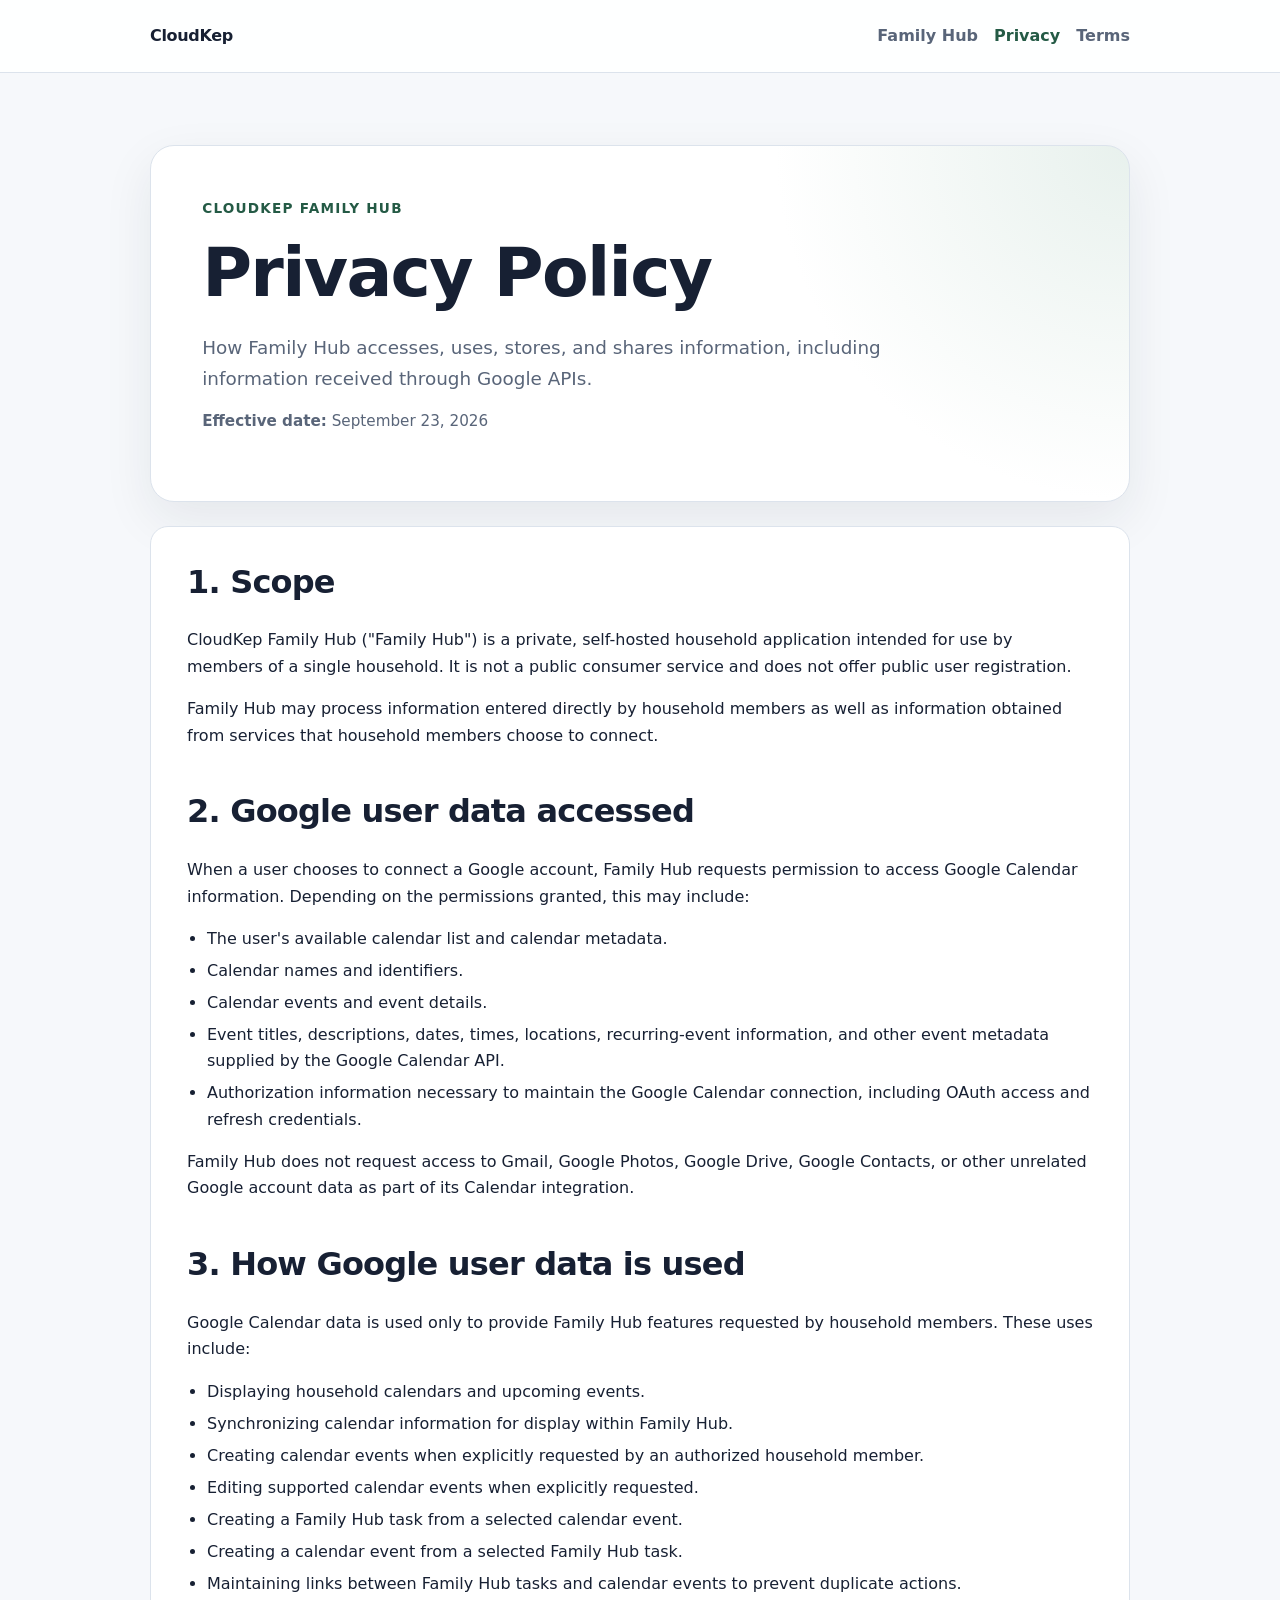
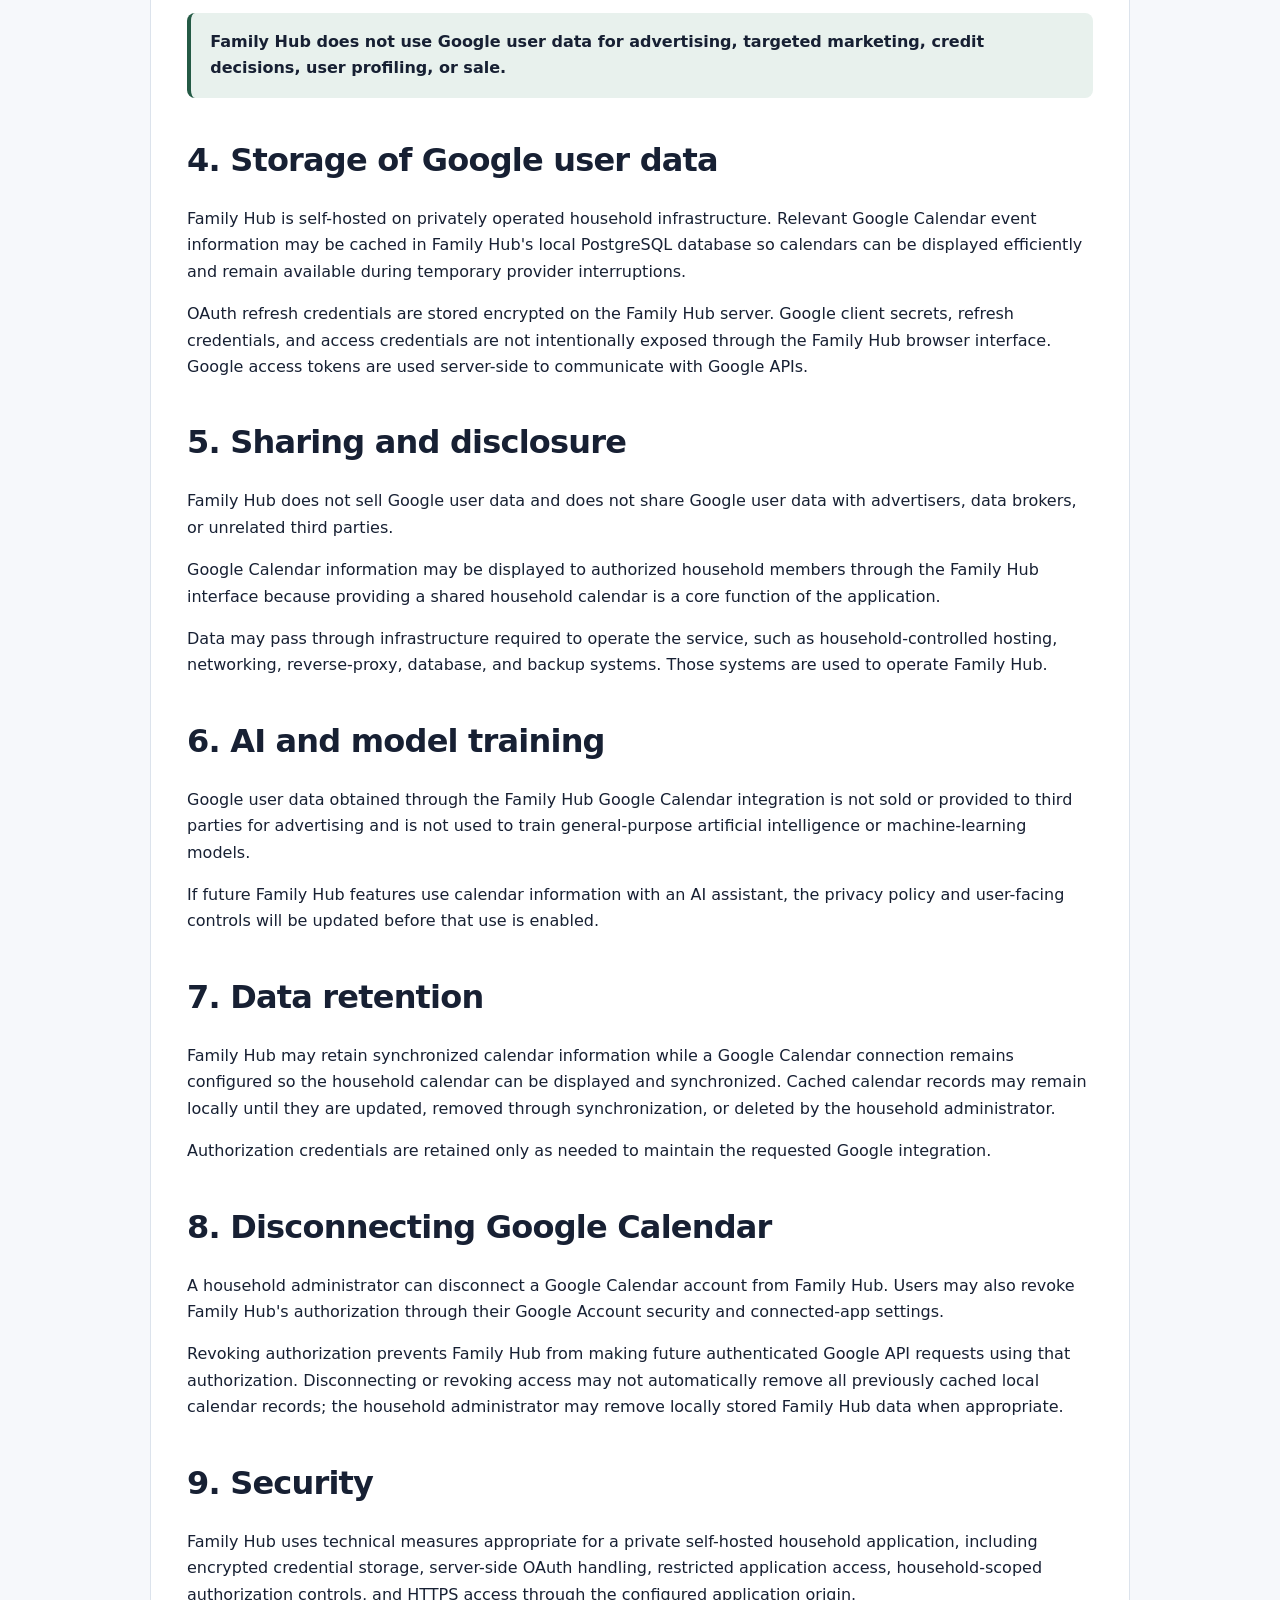
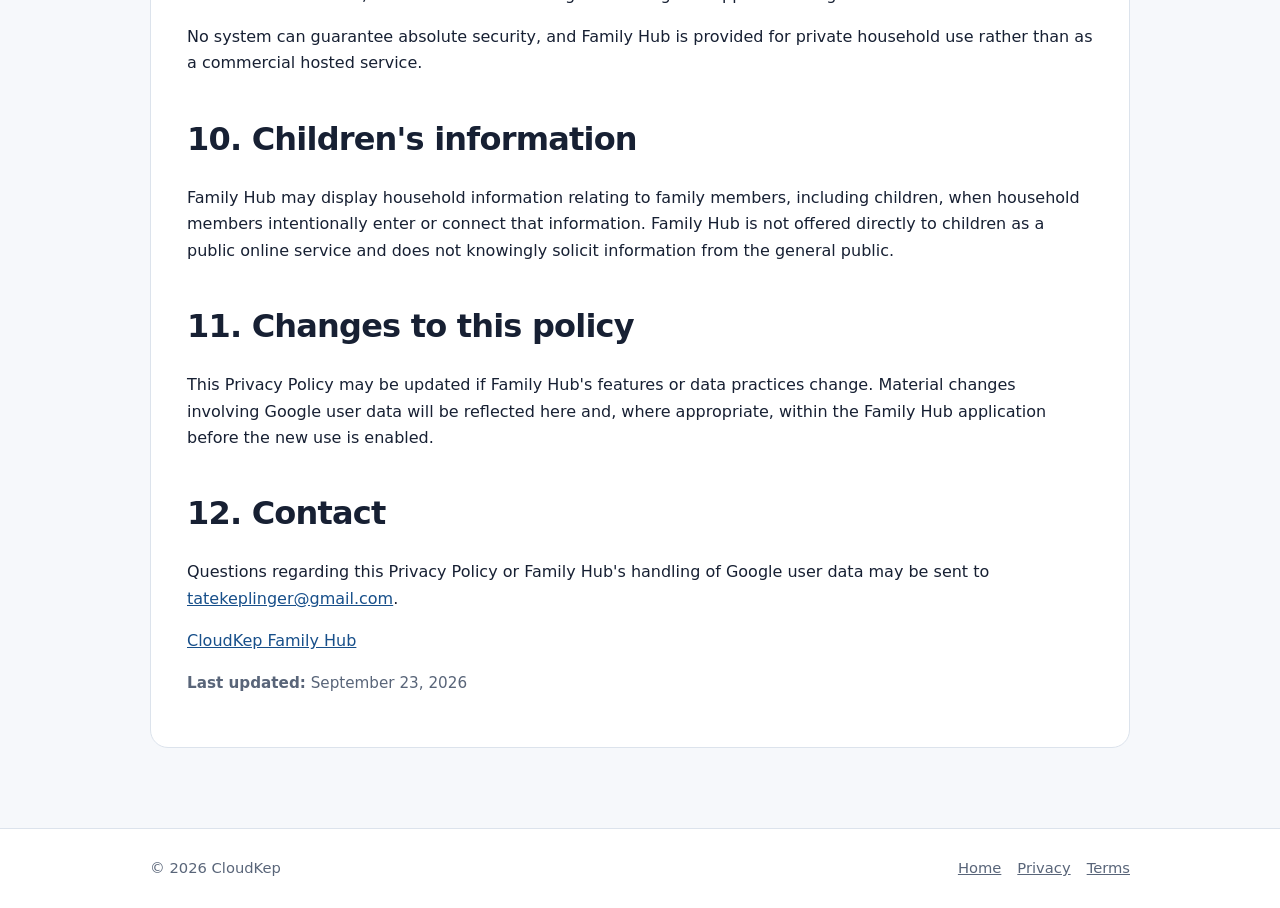
==== public/family-hub/privacy/index.html @ b5a2010f "Configure Cloudflare Workers static deployment" ====
<!doctype html>
<html lang="en">
<head>
  <meta charset="utf-8">
  <meta name="viewport" content="width=device-width, initial-scale=1">
  <title>Privacy Policy | CloudKep Family Hub</title>
  <meta name="description" content="Privacy practices for CloudKep Family Hub, including its use of Google Calendar data.">
  <link rel="canonical" href="https://legal.cloudkep.com/family-hub/privacy/">
  <link rel="stylesheet" href="/styles.css">
</head>
<body>
<div class="site-shell">
  <header class="site-header">
    <div class="header-inner">
      <a class="brand" href="/">CloudKep</a>
      <nav class="nav" aria-label="Primary">
        <a href="/family-hub/">Family Hub</a>
        <a aria-current="page" href="/family-hub/privacy/">Privacy</a>
        <a href="/family-hub/terms/">Terms</a>
      </nav>
    </div>
  </header>
  <main class="main">
    <section class="hero">
      <p class="eyebrow">CloudKep Family Hub</p>
      <h1>Privacy Policy</h1>
      <p class="lede">How Family Hub accesses, uses, stores, and shares information, including information received through Google APIs.</p>
      <p class="meta"><strong>Effective date:</strong> September 23, 2026</p>
    </section>

    <article class="content-card">
      <h2>1. Scope</h2>
      <p>CloudKep Family Hub ("Family Hub") is a private, self-hosted household application intended for use by members of a single household. It is not a public consumer service and does not offer public user registration.</p>
      <p>Family Hub may process information entered directly by household members as well as information obtained from services that household members choose to connect.</p>

      <h2>2. Google user data accessed</h2>
      <p>When a user chooses to connect a Google account, Family Hub requests permission to access Google Calendar information. Depending on the permissions granted, this may include:</p>
      <ul>
        <li>The user's available calendar list and calendar metadata.</li>
        <li>Calendar names and identifiers.</li>
        <li>Calendar events and event details.</li>
        <li>Event titles, descriptions, dates, times, locations, recurring-event information, and other event metadata supplied by the Google Calendar API.</li>
        <li>Authorization information necessary to maintain the Google Calendar connection, including OAuth access and refresh credentials.</li>
      </ul>
      <p>Family Hub does not request access to Gmail, Google Photos, Google Drive, Google Contacts, or other unrelated Google account data as part of its Calendar integration.</p>

      <h2>3. How Google user data is used</h2>
      <p>Google Calendar data is used only to provide Family Hub features requested by household members. These uses include:</p>
      <ul>
        <li>Displaying household calendars and upcoming events.</li>
        <li>Synchronizing calendar information for display within Family Hub.</li>
        <li>Creating calendar events when explicitly requested by an authorized household member.</li>
        <li>Editing supported calendar events when explicitly requested.</li>
        <li>Creating a Family Hub task from a selected calendar event.</li>
        <li>Creating a calendar event from a selected Family Hub task.</li>
        <li>Maintaining links between Family Hub tasks and calendar events to prevent duplicate actions.</li>
      </ul>
      <div class="callout"><strong>Family Hub does not use Google user data for advertising, targeted marketing, credit decisions, user profiling, or sale.</strong></div>

      <h2>4. Storage of Google user data</h2>
      <p>Family Hub is self-hosted on privately operated household infrastructure. Relevant Google Calendar event information may be cached in Family Hub's local PostgreSQL database so calendars can be displayed efficiently and remain available during temporary provider interruptions.</p>
      <p>OAuth refresh credentials are stored encrypted on the Family Hub server. Google client secrets, refresh credentials, and access credentials are not intentionally exposed through the Family Hub browser interface. Google access tokens are used server-side to communicate with Google APIs.</p>

      <h2>5. Sharing and disclosure</h2>
      <p>Family Hub does not sell Google user data and does not share Google user data with advertisers, data brokers, or unrelated third parties.</p>
      <p>Google Calendar information may be displayed to authorized household members through the Family Hub interface because providing a shared household calendar is a core function of the application.</p>
      <p>Data may pass through infrastructure required to operate the service, such as household-controlled hosting, networking, reverse-proxy, database, and backup systems. Those systems are used to operate Family Hub.</p>

      <h2>6. AI and model training</h2>
      <p>Google user data obtained through the Family Hub Google Calendar integration is not sold or provided to third parties for advertising and is not used to train general-purpose artificial intelligence or machine-learning models.</p>
      <p>If future Family Hub features use calendar information with an AI assistant, the privacy policy and user-facing controls will be updated before that use is enabled.</p>

      <h2>7. Data retention</h2>
      <p>Family Hub may retain synchronized calendar information while a Google Calendar connection remains configured so the household calendar can be displayed and synchronized. Cached calendar records may remain locally until they are updated, removed through synchronization, or deleted by the household administrator.</p>
      <p>Authorization credentials are retained only as needed to maintain the requested Google integration.</p>

      <h2>8. Disconnecting Google Calendar</h2>
      <p>A household administrator can disconnect a Google Calendar account from Family Hub. Users may also revoke Family Hub's authorization through their Google Account security and connected-app settings.</p>
      <p>Revoking authorization prevents Family Hub from making future authenticated Google API requests using that authorization. Disconnecting or revoking access may not automatically remove all previously cached local calendar records; the household administrator may remove locally stored Family Hub data when appropriate.</p>

      <h2>9. Security</h2>
      <p>Family Hub uses technical measures appropriate for a private self-hosted household application, including encrypted credential storage, server-side OAuth handling, restricted application access, household-scoped authorization controls, and HTTPS access through the configured application origin.</p>
      <p>No system can guarantee absolute security, and Family Hub is provided for private household use rather than as a commercial hosted service.</p>

      <h2>10. Children's information</h2>
      <p>Family Hub may display household information relating to family members, including children, when household members intentionally enter or connect that information. Family Hub is not offered directly to children as a public online service and does not knowingly solicit information from the general public.</p>

      <h2>11. Changes to this policy</h2>
      <p>This Privacy Policy may be updated if Family Hub's features or data practices change. Material changes involving Google user data will be reflected here and, where appropriate, within the Family Hub application before the new use is enabled.</p>

      <h2>12. Contact</h2>
      <p>Questions regarding this Privacy Policy or Family Hub's handling of Google user data may be sent to <a href="mailto:tatekeplinger@gmail.com">tatekeplinger@gmail.com</a>.</p>
      <p><a href="https://legal.cloudkep.com/family-hub/">CloudKep Family Hub</a></p>
      <p class="meta"><strong>Last updated:</strong> September 23, 2026</p>
    </article>
  </main>
  <footer class="site-footer">
    <div class="footer-inner">
      <span>© 2026 CloudKep</span>
      <div class="footer-links">
        <a href="/family-hub/">Home</a>
        <a href="/family-hub/privacy/">Privacy</a>
        <a href="/family-hub/terms/">Terms</a>
      </div>
    </div>
  </footer>
</div>
</body>
</html>
---- styles.css ----
:root {
  color-scheme: light;
  --bg: #f6f8fb;
  --surface: #ffffff;
  --surface-muted: #f0f4f8;
  --text: #172033;
  --muted: #596579;
  --line: #dce3ec;
  --brand: #245a45;
  --brand-soft: #e8f1ed;
  --link: #174f8a;
  --shadow: 0 18px 50px rgba(23, 32, 51, 0.08);
  font-family: Inter, ui-sans-serif, system-ui, -apple-system, BlinkMacSystemFont, "Segoe UI", sans-serif;
}

* { box-sizing: border-box; }

html { scroll-behavior: smooth; }

body {
  margin: 0;
  background: var(--bg);
  color: var(--text);
  line-height: 1.65;
}

a { color: var(--link); }

a:hover { text-decoration-thickness: 2px; }

.site-shell {
  min-height: 100vh;
  display: flex;
  flex-direction: column;
}

.site-header {
  border-bottom: 1px solid var(--line);
  background: rgba(255, 255, 255, 0.94);
}

.header-inner,
.main,
.footer-inner {
  width: min(100% - 2rem, 980px);
  margin-inline: auto;
}

.header-inner {
  min-height: 72px;
  display: flex;
  align-items: center;
  justify-content: space-between;
  gap: 1.25rem;
}

.brand {
  color: var(--text);
  font-weight: 750;
  letter-spacing: -0.02em;
  text-decoration: none;
}

.nav {
  display: flex;
  gap: 1rem;
  flex-wrap: wrap;
  justify-content: flex-end;
}

.nav a {
  color: var(--muted);
  text-decoration: none;
  font-weight: 600;
}

.nav a[aria-current="page"] { color: var(--brand); }

.main {
  flex: 1;
  padding-block: 4.5rem 5rem;
}

.hero {
  padding: clamp(1.75rem, 4vw, 3.5rem);
  border: 1px solid var(--line);
  border-radius: 24px;
  background:
    radial-gradient(circle at top right, var(--brand-soft), transparent 34%),
    var(--surface);
  box-shadow: var(--shadow);
}

.eyebrow {
  margin: 0 0 0.8rem;
  color: var(--brand);
  font-size: 0.85rem;
  font-weight: 800;
  letter-spacing: 0.09em;
  text-transform: uppercase;
}

h1, h2, h3 {
  line-height: 1.2;
  letter-spacing: -0.025em;
}

h1 {
  margin: 0;
  font-size: clamp(2.2rem, 7vw, 4.25rem);
}

h2 {
  margin-top: 2.7rem;
  font-size: clamp(1.45rem, 4vw, 2rem);
}

h3 { margin-top: 2rem; }

.lede {
  max-width: 760px;
  margin: 1.2rem 0 0;
  color: var(--muted);
  font-size: 1.15rem;
}

.actions {
  display: flex;
  gap: 0.8rem;
  flex-wrap: wrap;
  margin-top: 1.7rem;
}

.button {
  display: inline-block;
  padding: 0.72rem 1rem;
  border-radius: 10px;
  background: var(--brand);
  color: #fff;
  text-decoration: none;
  font-weight: 700;
}

.button.secondary {
  background: var(--surface-muted);
  color: var(--text);
}

.content-card {
  margin-top: 1.5rem;
  padding: clamp(1.4rem, 3vw, 2.25rem);
  border: 1px solid var(--line);
  border-radius: 18px;
  background: var(--surface);
}

.content-card > :first-child { margin-top: 0; }

.callout {
  padding: 1rem 1.2rem;
  border-left: 4px solid var(--brand);
  border-radius: 8px;
  background: var(--brand-soft);
}

.meta {
  color: var(--muted);
  font-size: 0.95rem;
}

ul { padding-left: 1.25rem; }

li + li { margin-top: 0.35rem; }

.site-footer {
  border-top: 1px solid var(--line);
  background: var(--surface);
}

.footer-inner {
  padding-block: 1.7rem;
  display: flex;
  gap: 1rem 2rem;
  align-items: center;
  justify-content: space-between;
  flex-wrap: wrap;
  color: var(--muted);
  font-size: 0.92rem;
}

.footer-links {
  display: flex;
  gap: 1rem;
  flex-wrap: wrap;
}

.footer-links a { color: var(--muted); }

@media (max-width: 640px) {
  .header-inner {
    padding-block: 0.9rem;
    align-items: flex-start;
    flex-direction: column;
  }

  .nav { justify-content: flex-start; }

  .main { padding-top: 2rem; }
}
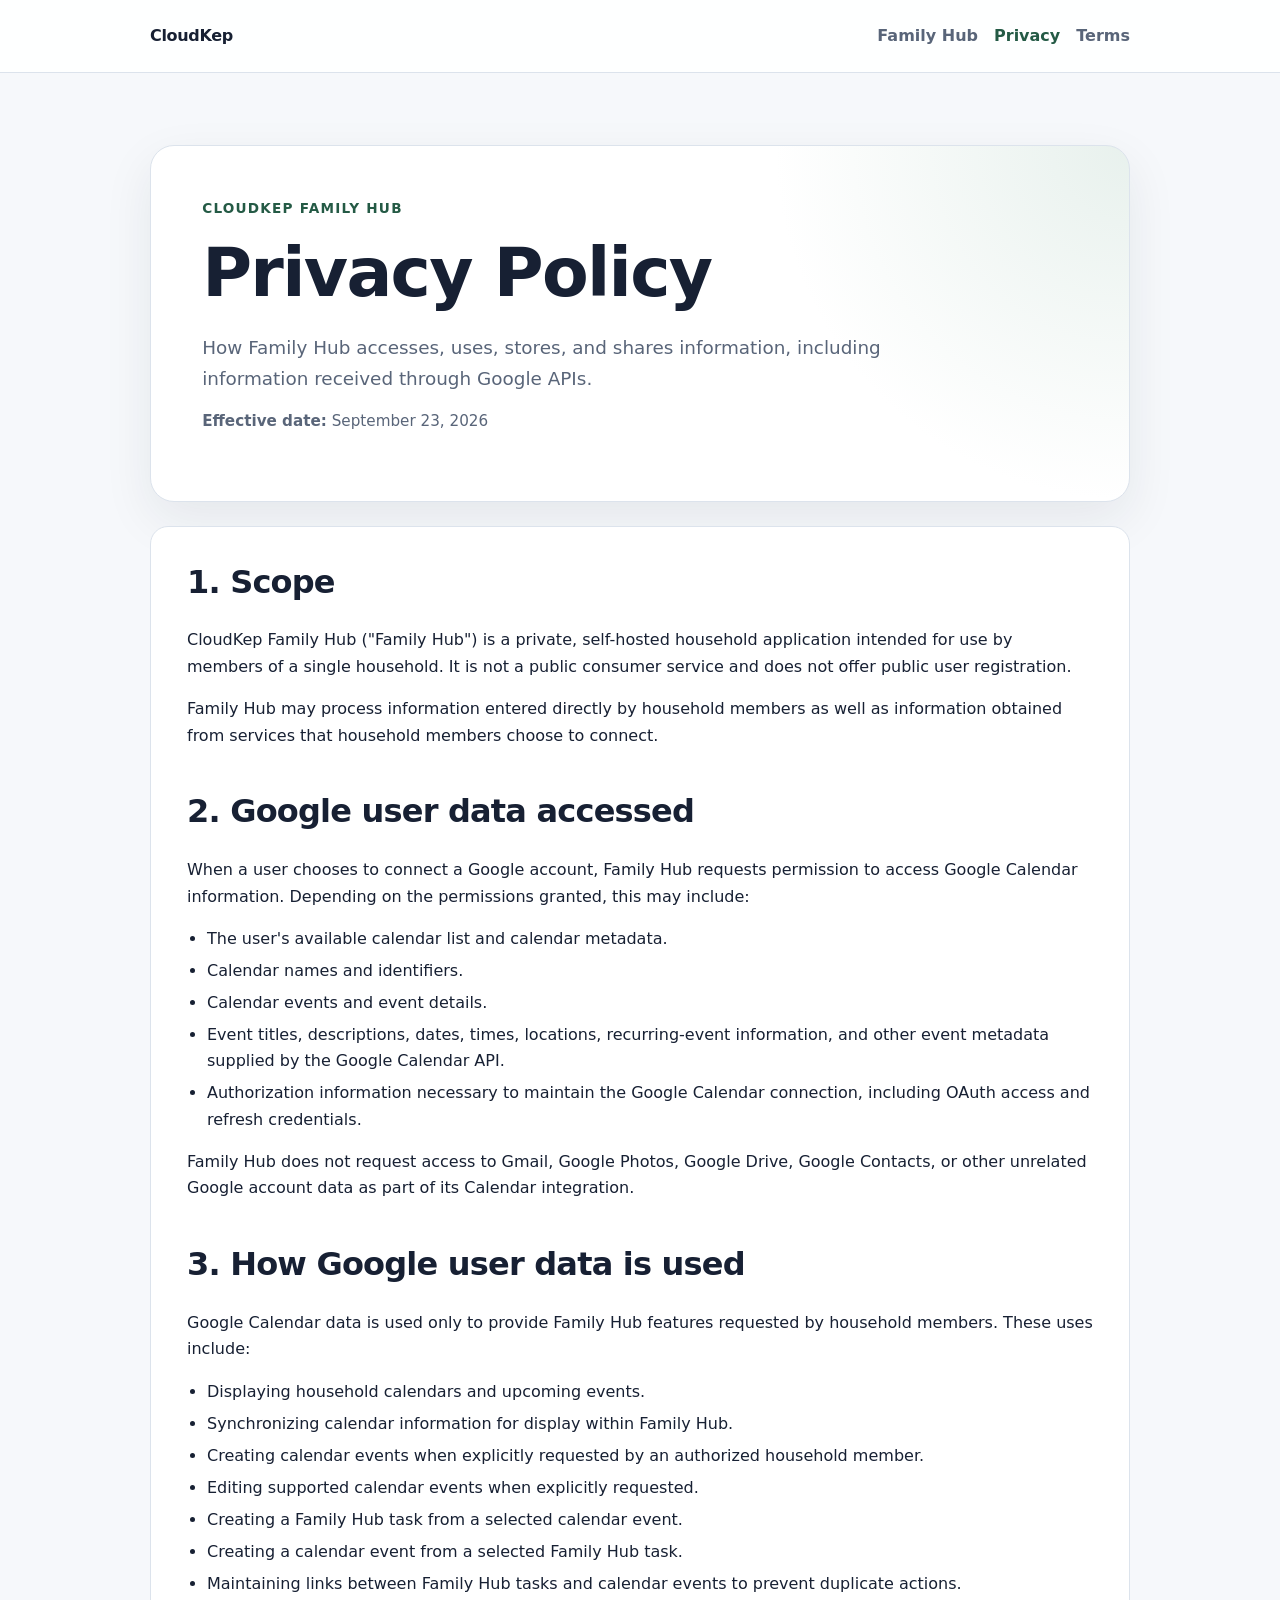
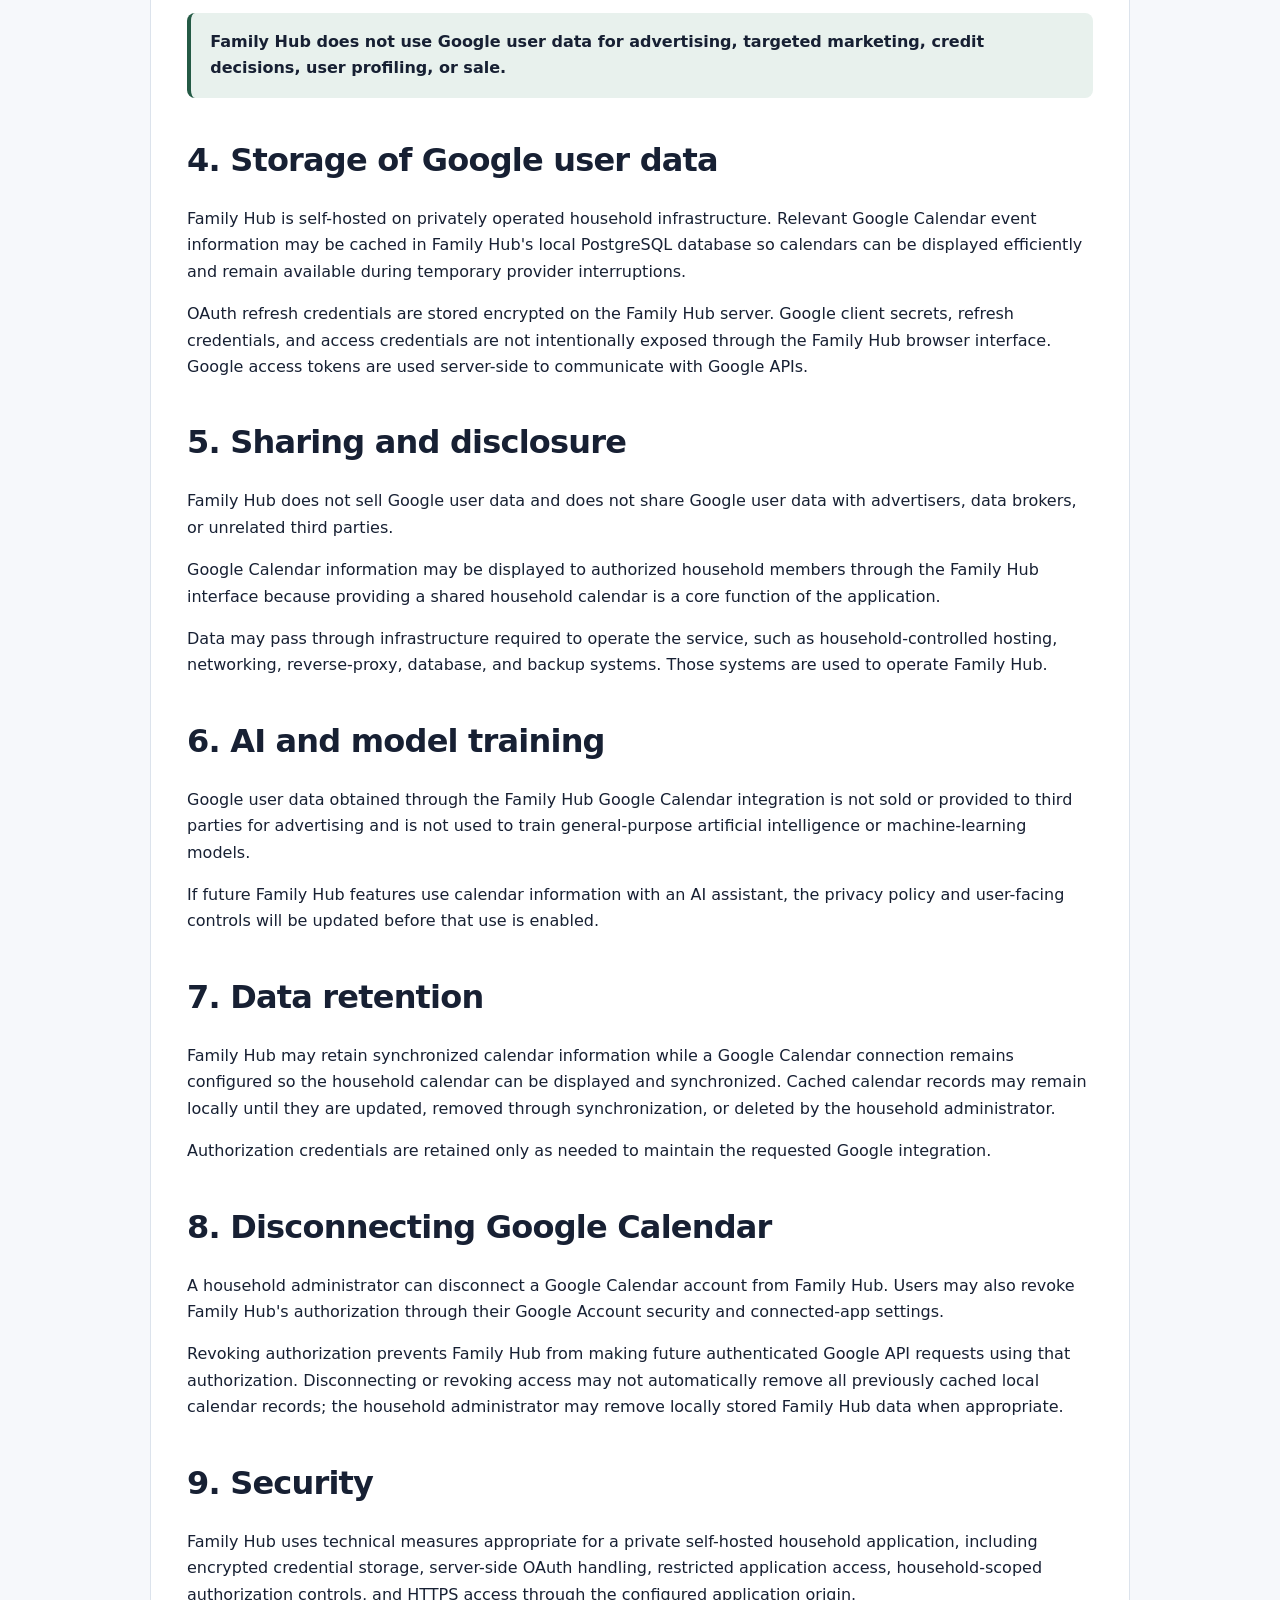
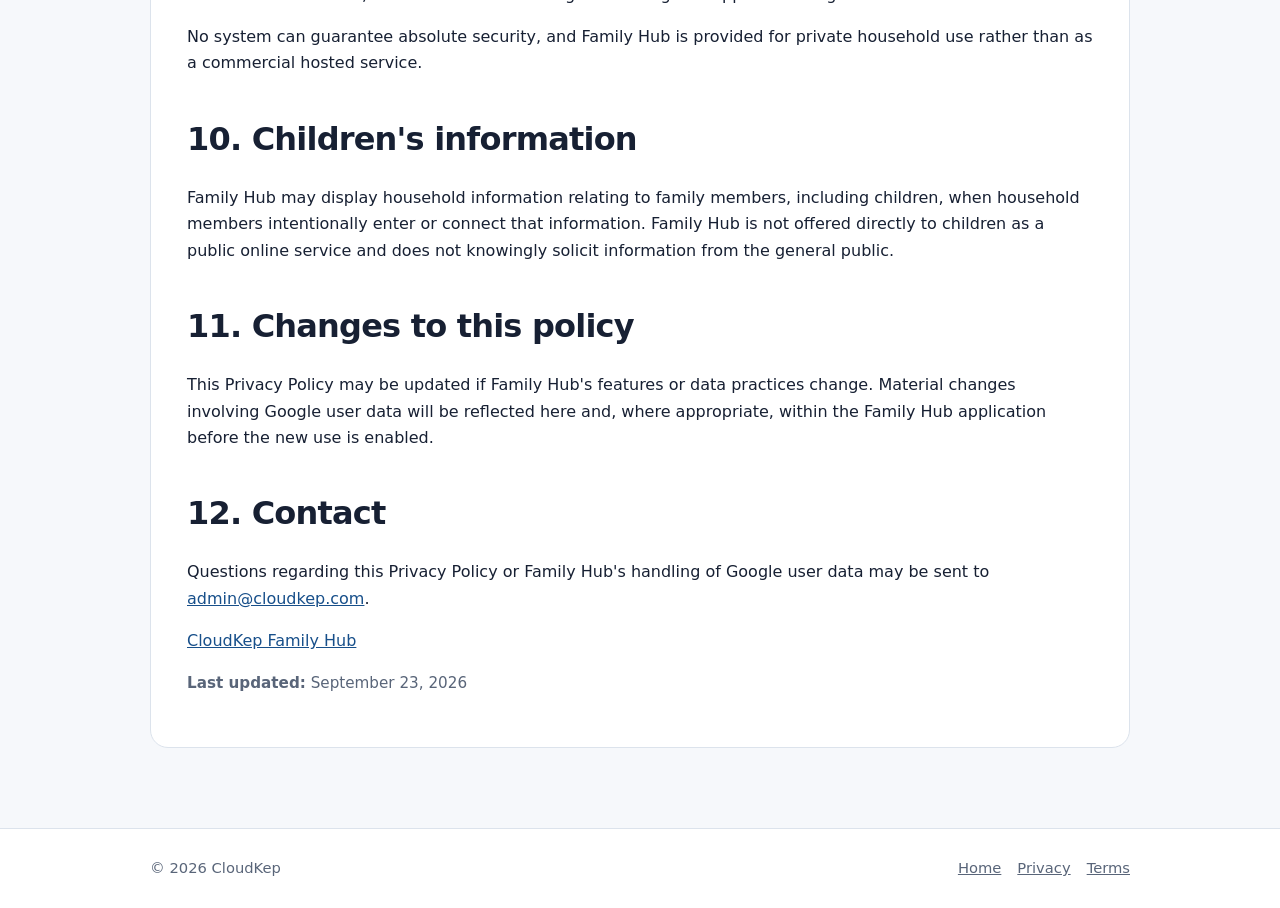
==== commit 5c407b8d: "Use CloudKep admin contact email" ====
--- a/public/family-hub/privacy/index.html
+++ b/public/family-hub/privacy/index.html
@@ -89,7 +89,7 @@
       <p>This Privacy Policy may be updated if Family Hub's features or data practices change. Material changes involving Google user data will be reflected here and, where appropriate, within the Family Hub application before the new use is enabled.</p>
 
       <h2>12. Contact</h2>
-      <p>Questions regarding this Privacy Policy or Family Hub's handling of Google user data may be sent to <a href="mailto:tatekeplinger@gmail.com">tatekeplinger@gmail.com</a>.</p>
+      <p>Questions regarding this Privacy Policy or Family Hub's handling of Google user data may be sent to <a href="mailto:admin@cloudkep.com">admin@cloudkep.com</a>.</p>
       <p><a href="https://legal.cloudkep.com/family-hub/">CloudKep Family Hub</a></p>
       <p class="meta"><strong>Last updated:</strong> September 23, 2026</p>
     </article>
